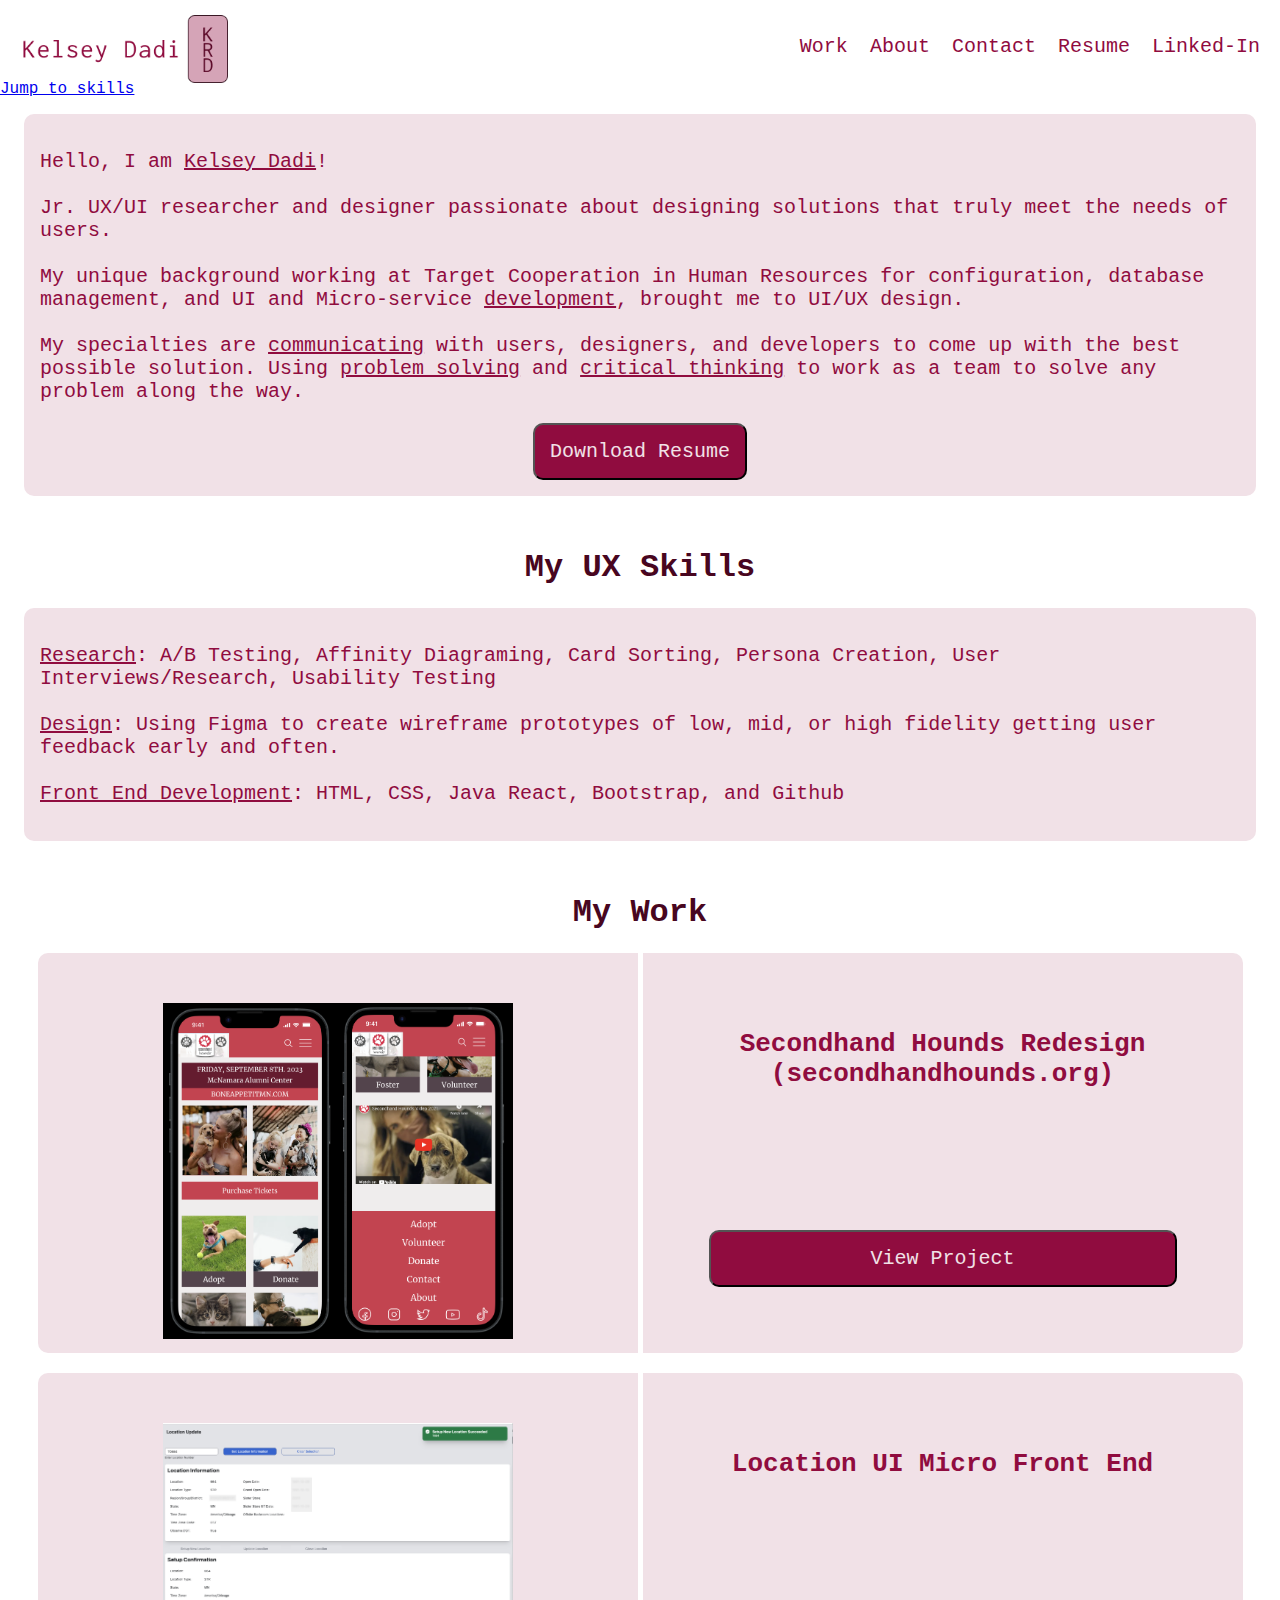
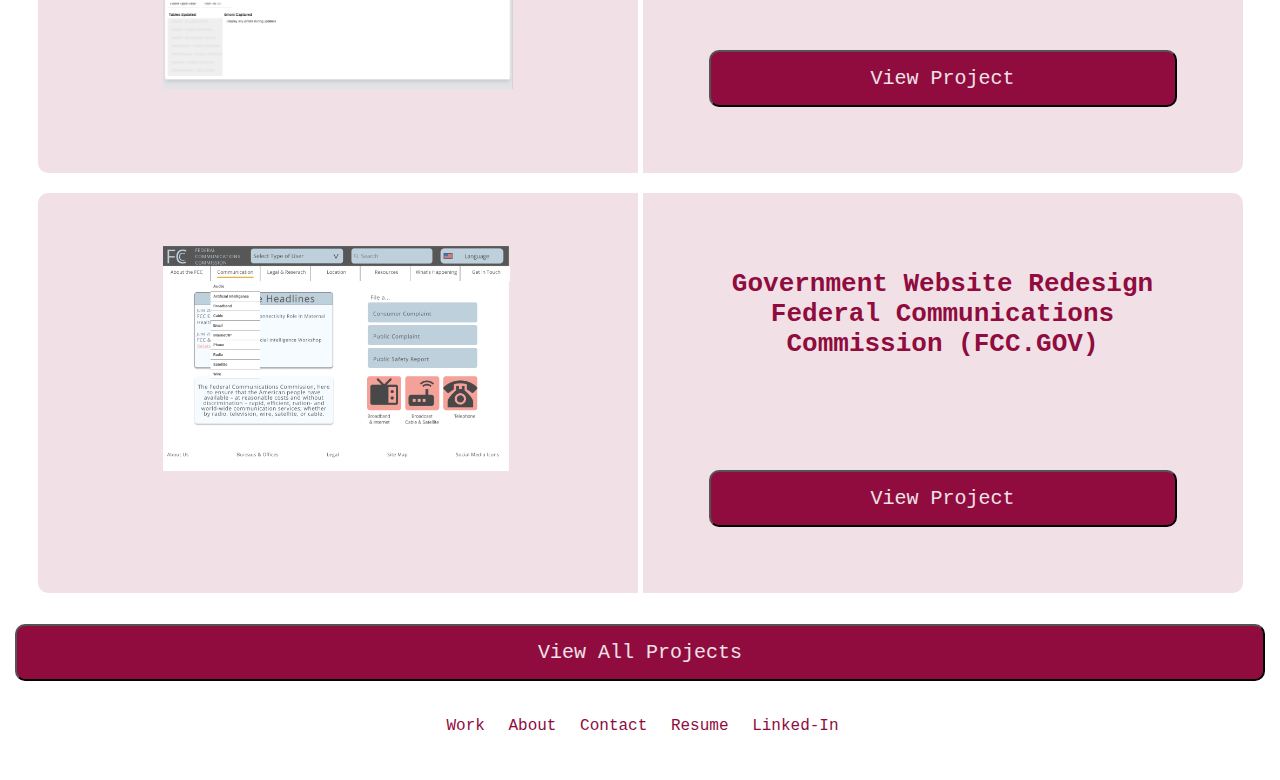
==== index.html @ 5a28c13b "Hover Animation" ====
<!DOCTYPE html>
<html>
  <head>
    <title>Kelsey Dadi Portfolio</title>
    <link href="css/index.css" type="text/css" rel="stylesheet">
  </head>
  <body>


    <header>
      <img class="logo" src="images/Logo Light.png">
      <div class="menu">
      <ul>
        <li class="tab workTab">Work</li>
        <li class="tab aboutTab">About</li>
        <li class="tab contactTab">Contact</li>
        <li class="tab resumeTab">Resume</li>
        <li class="tab linkedTab">Linked-In</li>
      </ul>
      </div>
      <img class="icons" src="images/ham.png">
    </header>

    <a href="#info">Jump to skills</a>


    <section class="content" id="info">
      <div class="infoCard">
        <p>
          Hello, I am <u>Kelsey Dadi</u>!
          <br><br>
          Jr. UX/UI researcher and designer passionate about designing solutions that truly meet the needs of users.
          <br><br>
          My unique background working at Target Cooperation in Human Resources for configuration, database management,
          and UI and Micro-service <u>development</u>, brought me to UI/UX design.
          <br><br>
          My specialties are <u>communicating</u> with users, designers, and developers to come up with the best
          possible solution. Using <u>problem solving</u> and <u>critical thinking</u> to work as a team to solve any
          problem along the way.</p>
        <div class="resumeButton">
          <button>Download Resume</button>
        </div>
      </div>

      </section>

    <section class="content" >
      <h1 class="sectionHeader" id="skills">My UX Skills</h1>
      <div class="infoCard">
        <p>
          <u>Research</u>: A/B Testing, Affinity Diagraming, Card Sorting, Persona Creation, User Interviews/Research, Usability Testing
          <br><br>
          <u>Design</u>: Using Figma to create wireframe prototypes of low, mid, or high fidelity getting user feedback early and often.
          <br><br>
          <u>Front End Development</u>: HTML, CSS, Java React, Bootstrap, and Github
        </p>
      </div>
    </section>





    <section class="myWork" id="work">
      <h1 class="sectionHeader">My Work</h1>
      <div class="workGrid">
        <div class="SHHImg">
          <div class="flip-card">
            <div class="flip-card-inner">
              <div class="flip-card-front">
                <img class="image" src="images/SHHMobile.png">
              </div>
              <div class="flip-card-back">
                <p>Existing UI is complex and does not translate well to Mobile. Site looks outdated when compared to other pet adoption agencies in the area</p>
                <p>Worked as a team to make desktop and mobile friendly consist clean design.</p>
              </div>
            </div>
          </div>
        </div>
        <div class="projectText" id="SHHText">
          <h3>Secondhand Hounds Redesign (secondhandhounds.org)</h3>
          <button class="projectButton">View Project</button>
        </div>




        <div class="locImg">
          <div class="flip-card">
            <div class="flip-card-inner">
              <div class="flip-card-front">
                <img class="image" src="images/LocationSingle.png">
              </div>
              <div class="flip-card-back">
                <p>Manual process to setup/modify/close a store involves multiple updates across multiple databases. Errors can occur that if not corrected can cause incorrect pay for team members.</p>
                <p>Created a UI that pulls data from a location API to ensure data accuracy. Spent time Understanding what data is needed for users for displaying and the underlying updates. </p>
              </div>
            </div>
          </div>
        </div>
        <div class="projectText" id="locText">
          <h3>Location UI Micro Front End</h3>
          <button class="projectButton">View Project</button>
        </div>





        <div class="FCCImg">
          <div class="flip-card">
            <div class="flip-card-inner">
              <div class="flip-card-front">
                <img class="image" src="images/FCCcom.png">
              </div>
              <div class="flip-card-back">
                <p>Government website contains a lot of data, and can be difficult for users to find specific items.</p>
                <p>Used Card sorting to update navigation. Used Figma to create an updated design that is consistent and easier to navigate on the large site. </p>
              </div>
            </div>
          </div>
        </div>
        <div class="projectText" id="FCCText">
          <h3>Government Website Redesign Federal Communications Commission (FCC.GOV) </h3>
          <button class="projectButton">View Project</button>
        </div>
      </div>
    </section>

    <div class="allProjectsButton">
      <button>View All Projects</button>
    </div>






    <footer>
      <ul>
        <li>Work</li>
        <li>About</li>
        <li>Contact</li>
        <li>Resume</li>
        <li>Linked-In</li>
      </ul>
    </footer>

  </body>
  <script src="https://ajax.googleapis.com/ajax/libs/jquery/3.4.1/jquery.min.js"></script>
  <script src="js/index.js"></script>
</html>
---- css/index.css ----
body {
  margin: 0;
  background-color: white;
  font-family: 'Monaco', monospace;
}

h3 {
    font-size: 26px;
}

header {
  padding: 15px;
  display: flex;
  padding: 15px;
  justify-content: space-between;
  font-size: 20px;
  height: 50px;

}
.menu {
  display: flex;
  justify-content: flex-end;
  width: 50%;
}

header ul {
  color: #900C3F;
}

header li {
  display: inline-block;
  padding: 0px 5px;
}

.logo{
    height: 68px;
    justify-content: flex-start;
}

.icons {
    display: none;
    border-radius: 10px;
}

.content {
    padding: 16px;
}

.infoCard {
  max-width: 1200px;
  margin: 0 auto;
  padding: 16px;
  background-color: #F1E1E7;
  color: #900C3F;
  border-radius: 10px;
  display: flex;
  flex-direction: column;
  font-size: 20px;
  text-align: left;
}


button {
  padding: 15px;
  background-color: #900C3F;
  color: #F1E1E7;
  font-size: 20px;
  border-radius: 10px;
  font-family: 'Monaco', monospace;
}

.resumeButton {
  display: flex;
  justify-content: center;
}

.projectsButton {


}

.allProjectsButton {
    display: flex;
    justify-content: center;
    padding: 15px;
}


.allProjectsButton button {
    width:100%;
}


.sectionHeader {
    color: #480620;
    text-align: center;
}

/*specifics for each cards*/
#secondhandHounds {
    grid-area: secondhandHounds;
}

#locationUI {
    grid-area: locationUI;
}

#FCC {
    grid-area: FCC;
}



/*apply to all cards*/
.projectCard {
    background-color: #F1E1E7;
    color: #900C3F;
    border-radius: 10px;
    font-size: 20px;
    padding: 16px;
    text-align: left;
    display: flex;
    flex-direction: row;
    align-items: center;
}

.image{
  max-width: 350px;
  margin: 0 auto;
  display: block;
   /* style="width:300px;height:300px;"  in case we need from example */
}

/* The flip card container - set the width and height to whatever you want.
We have added the border property to demonstrate that the flip itself goes out
of the box on hover (remove perspective if you don't want the 3D effect */
.flip-card {
  background-color: transparent;
  width: 100%;
  height: 100%;
  /* border: 1px solid #f1f1f1; */
  perspective: 1000px; /* Remove this if you don't want the 3D effect */
}

/* This container is needed to position the front and back side */
.flip-card-inner {
  position: relative;
  width: 100%;
  height: 100%;
  text-align: center;
  transition: transform 0.8s;
  transform-style: preserve-3d;
}

/* Do an horizontal flip when you move the mouse over the flip box container */
.flip-card:hover .flip-card-inner {
  transform: rotateY(180deg);
}

/* Position the front and back side */
.flip-card-front, .flip-card-back {
  position: absolute;
  width: 100%;
  height: 100%;
  -webkit-backface-visibility: hidden; /* Safari */
  backface-visibility: hidden;
}

/* Style the front side (fallback if image is missing) */
.flip-card-front {
  background-color: #F1E1E7;
  color: #900C3F;
}

/* Style the back side */
.flip-card-back {
  background-color: #900C3F;
  color: #F1E1E7;
  transform: rotateY(180deg);
  border-radius: 10px;
  text-align: left;
  display: flex;
  flex-direction: column;
  justify-content: space-around;
}


.flip-card-back p{
    margin: 16px;
}


.projectButton {
    flex-direction: center;
    margin: 16px;
}

.projectText{
    display: flex;
    color: #900C3F;

    text-align: center;
    flex-direction: column;
    justify-content: space-between;
}


/* My Work Section */
.myWork {
  padding-top: 0;
  max-width: 1200px;
  margin: 0 auto;
  padding: 16px;

}
.workGrid {
  display: grid;
  /*grid-row-gap: 18px;*/
  justify-content: center;
  align-content: center;
  gap: 20px 5px;
  grid-template-columns: 50% 50%;
  grid-template-rows: 400px 400px 400px;
  grid-template-areas:
  "SHHImg SHHText"
  "locImg locText"
  "FCCImg FCCText"
  ;
}
.workGrid img {
  width: 75%;
  margin: 0 auto;
  display: block;
}
.SHHImg {
  grid-area: SHHImg;

}
.locImg {
  grid-area: locImg;
}
.FCCImg {
  grid-area: FCCImg;
}
.SHHImg, .locImg, .FCCImg{
  padding: 50px;
  background-color: #F1E1E7;
    border-top-left-radius: 10px;
    border-bottom-left-radius: 10px;

}
#SHHText, #locText, #FCCText {
  padding: 50px;
  background-color: #F1E1E7;
  border-top-right-radius: 10px;
  border-bottom-right-radius: 10px;


}



#SHHText {
  grid-area: SHHText;

}
#locText {
  grid-area: locText;
}
#FCCText {
  grid-area: FCCText;
}



/*nav bar animations */
.active {
  text-decoration: underline;
}


.tab {
  cursor: pointer;
}

. workTab {

}

.aboutTab{
}

.contactTab{

}

.resumeTab{
}

.linkedTab {

}






footer {
  background-color: white;
  padding: 5px;
  color: #900C3F;
  display: flex;
  align-items: center;
  justify-content: center;
}
footer ul {
  list-style: none;
  padding-left: 5px;
}
footer li {
  display: inline-block;
  padding: 0px 7px;
}



/* Media Queries */
@media only screen and (min-width: 1440px) {
    .workGrid {

    display: grid;

    /*grid-row-gap: 18px;*/
    max-width: 1200px;


    grid-template-columns: 1fr 1fr;
    grid-template-rows: 400px 400px 400px;
    grid-template-areas:
    "SHHImg SHHText"
    "locImg locText"
    "FCCImg FCCText"
   }

}

@media only screen and (max-width: 1090px) {
   .menu{
        display: none;
   }
   .icons {
    display: flex;
   }
}

@media only screen and (max-width: 900px) {
    .workGrid {
        background-color: white;
        display: grid;
/*margin around grid */
margin: 16px;
        gap: 0px;
        grid-template-rows: 400px 300px 400px 300px 400px 350px;
        grid-template-columns: 1fr;
        grid-template-areas:
            "SHHImg"
            "SHHText"
            "locImg"
            "locText"
            "FCCImg"
            "FCCText";
   }

    .workGrid img {
        width: 100%;
        margin: 0 auto;
        display: block;
    }

   .SHHImg, .locImg, .FCCImg{
     padding: 50px;
     background-color: #F1E1E7;
       border-top-left-radius: 10px;
       border-top-right-radius: 10px;
       border-bottom-left-radius: 0px;
       border-bottom-right-radius: 0px;

   }
   #SHHText, #locText, #FCCText {
     padding: 50px;
     background-color: #F1E1E7;
     border-top-left-radius: 0px;
     border-top-right-radius: 0px;
     border-bottom-left-radius: 10px;
     border-bottom-right-radius: 10px;

   }


}
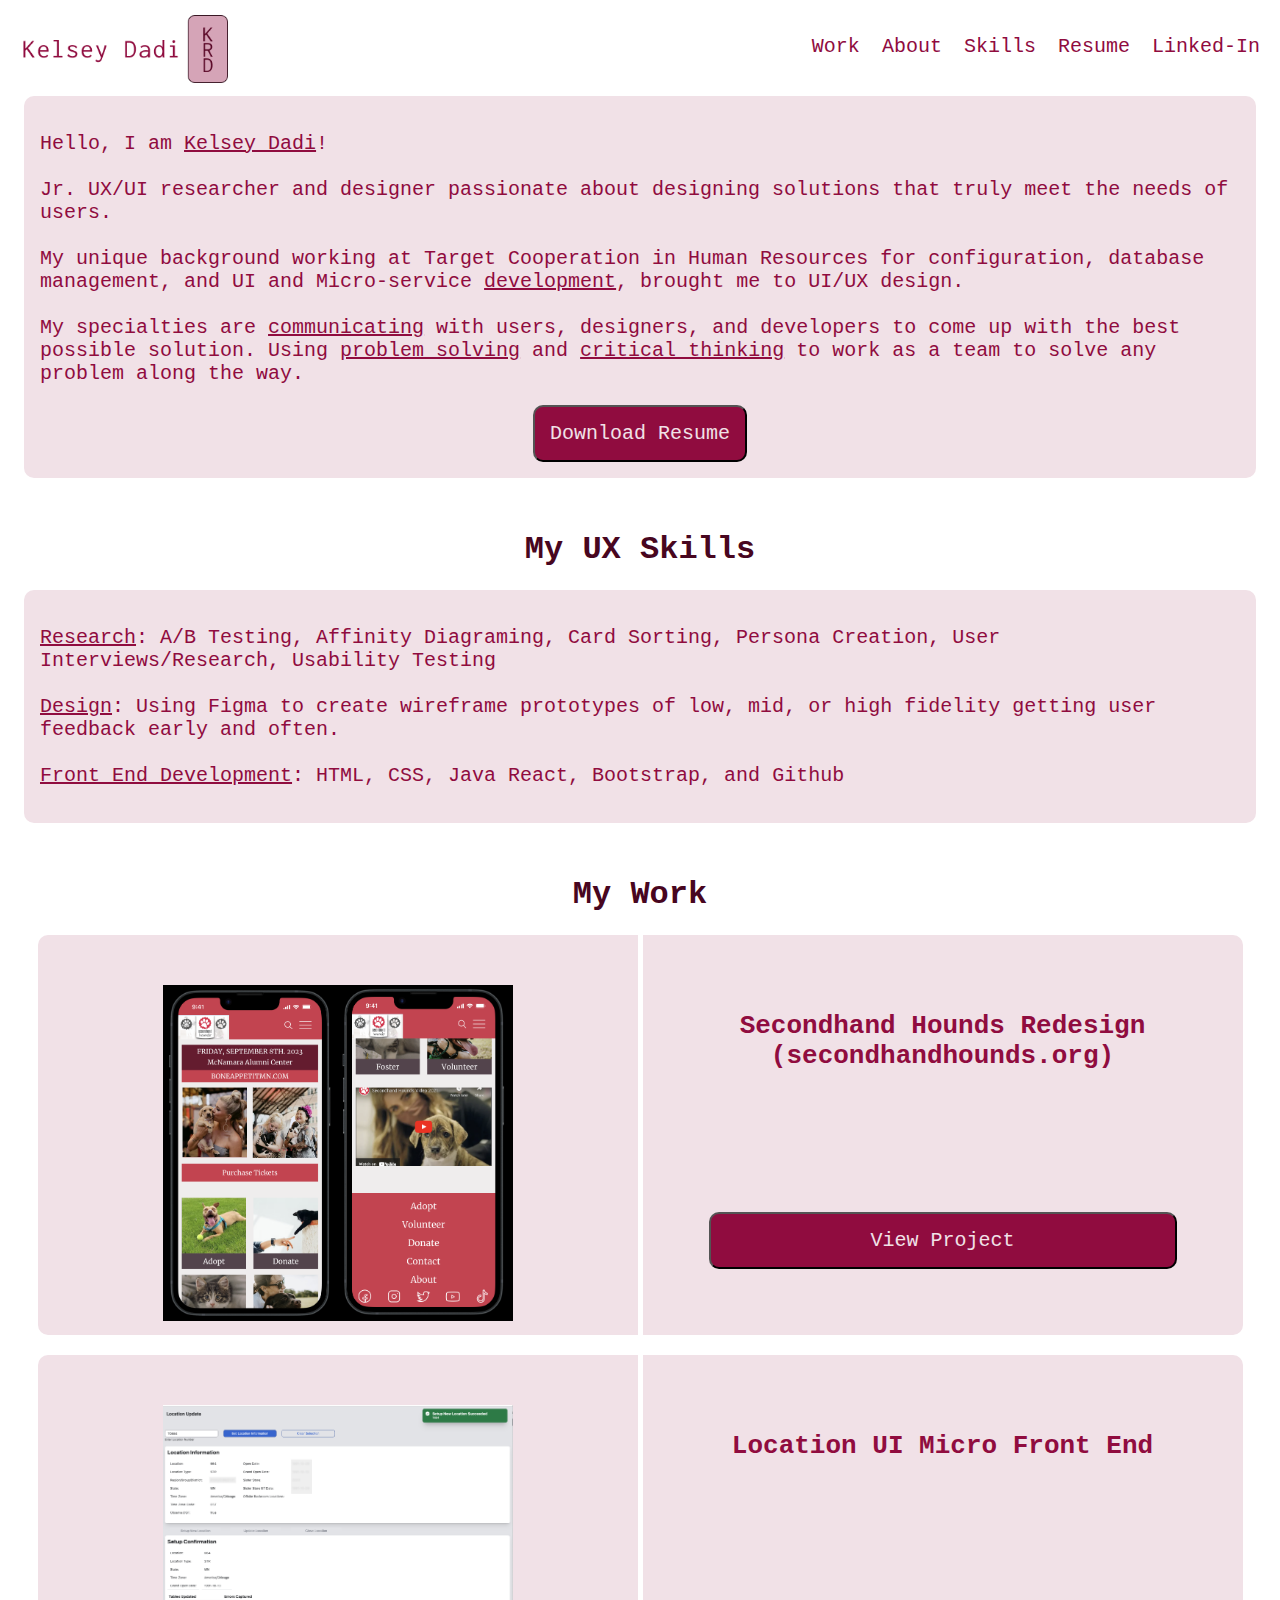
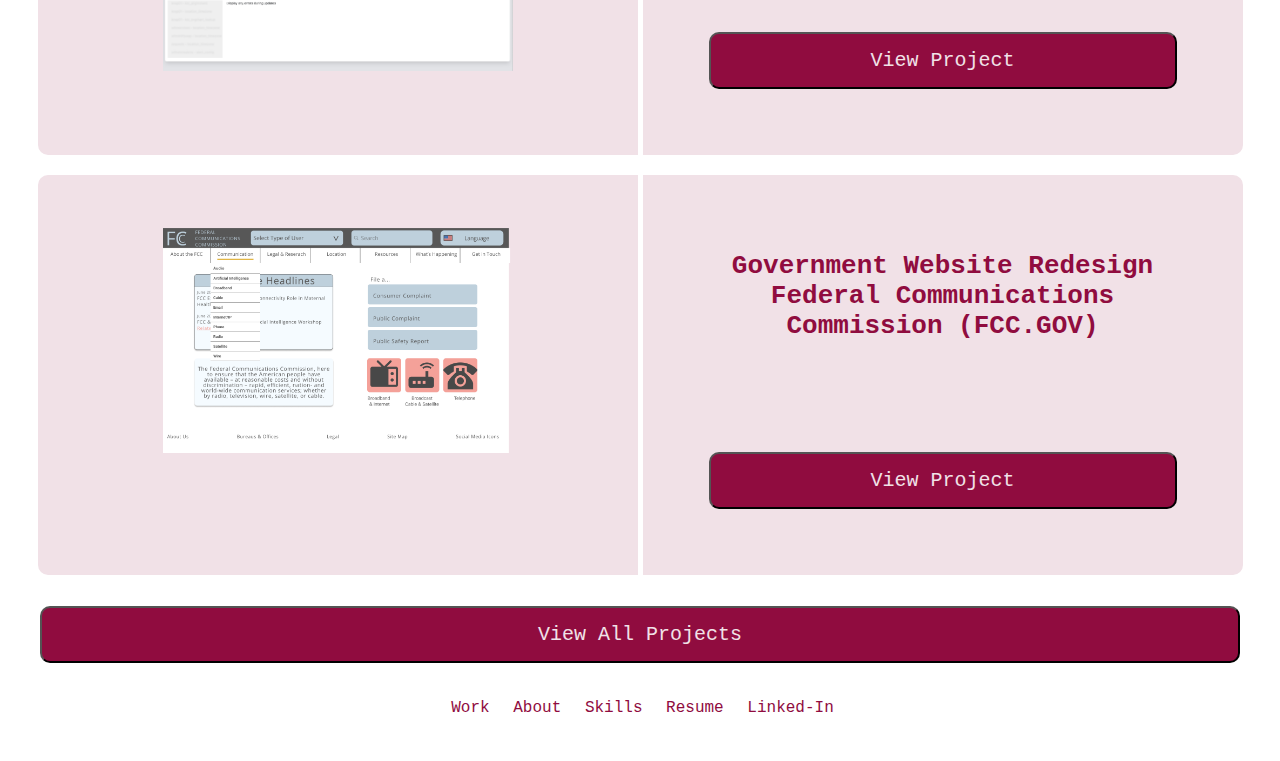
==== commit 3fcf5681: "Menu Navigation Large Screen" ====
--- a/index.html
+++ b/index.html
@@ -11,17 +11,15 @@
       <img class="logo" src="images/Logo Light.png">
       <div class="menu">
       <ul>
-        <li class="tab workTab">Work</li>
-        <li class="tab aboutTab">About</li>
-        <li class="tab contactTab">Contact</li>
+        <a href="#work"><li class="tab workTab">Work</li></a>
+        <a href="#info"><li class="tab aboutTab">About</li></a>
+        <a href="#skills"><li class="tab contactTab">Skills</li></a>
         <li class="tab resumeTab">Resume</li>
         <li class="tab linkedTab">Linked-In</li>
       </ul>
       </div>
       <img class="icons" src="images/ham.png">
     </header>
-
-    <a href="#info">Jump to skills</a>
 
 
     <section class="content" id="info">
@@ -138,9 +136,9 @@
 
     <footer>
       <ul>
-        <li>Work</li>
-        <li>About</li>
-        <li>Contact</li>
+        <a href="#work"><li class="tab workTab">Work</li></a>
+        <a href="#info"><li class="tab aboutTab">About</li></a>
+        <a href="#skills"><li class="tab contactTab">Skills</li></a>
         <li>Resume</li>
         <li>Linked-In</li>
       </ul>
--- a/css/index.css
+++ b/css/index.css
@@ -25,6 +25,10 @@
 
 header ul {
   color: #900C3F;
+}
+
+a {
+    color: #900C3F;
 }
 
 header li {
@@ -83,6 +87,8 @@
     display: flex;
     justify-content: center;
     padding: 15px;
+    max-width: 1200px;
+      margin: 0 auto;
 }
 
 
@@ -352,14 +358,15 @@
    .icons {
     display: flex;
    }
+
+   /* add logic for the drop down menu toggle*/
 }
 
 @media only screen and (max-width: 900px) {
     .workGrid {
         background-color: white;
         display: grid;
-/*margin around grid */
-margin: 16px;
+        margin: 16px;
         gap: 0px;
         grid-template-rows: 400px 300px 400px 300px 400px 350px;
         grid-template-columns: 1fr;
@@ -381,10 +388,10 @@
    .SHHImg, .locImg, .FCCImg{
      padding: 50px;
      background-color: #F1E1E7;
-       border-top-left-radius: 10px;
-       border-top-right-radius: 10px;
-       border-bottom-left-radius: 0px;
-       border-bottom-right-radius: 0px;
+     border-top-left-radius: 10px;
+     border-top-right-radius: 10px;
+     border-bottom-left-radius: 0px;
+     border-bottom-right-radius: 0px;
 
    }
    #SHHText, #locText, #FCCText {
@@ -397,6 +404,9 @@
 
    }
 
-
-}
-
+   .allProjectsButton {
+        margin: 16px;
+   }
+
+}
+
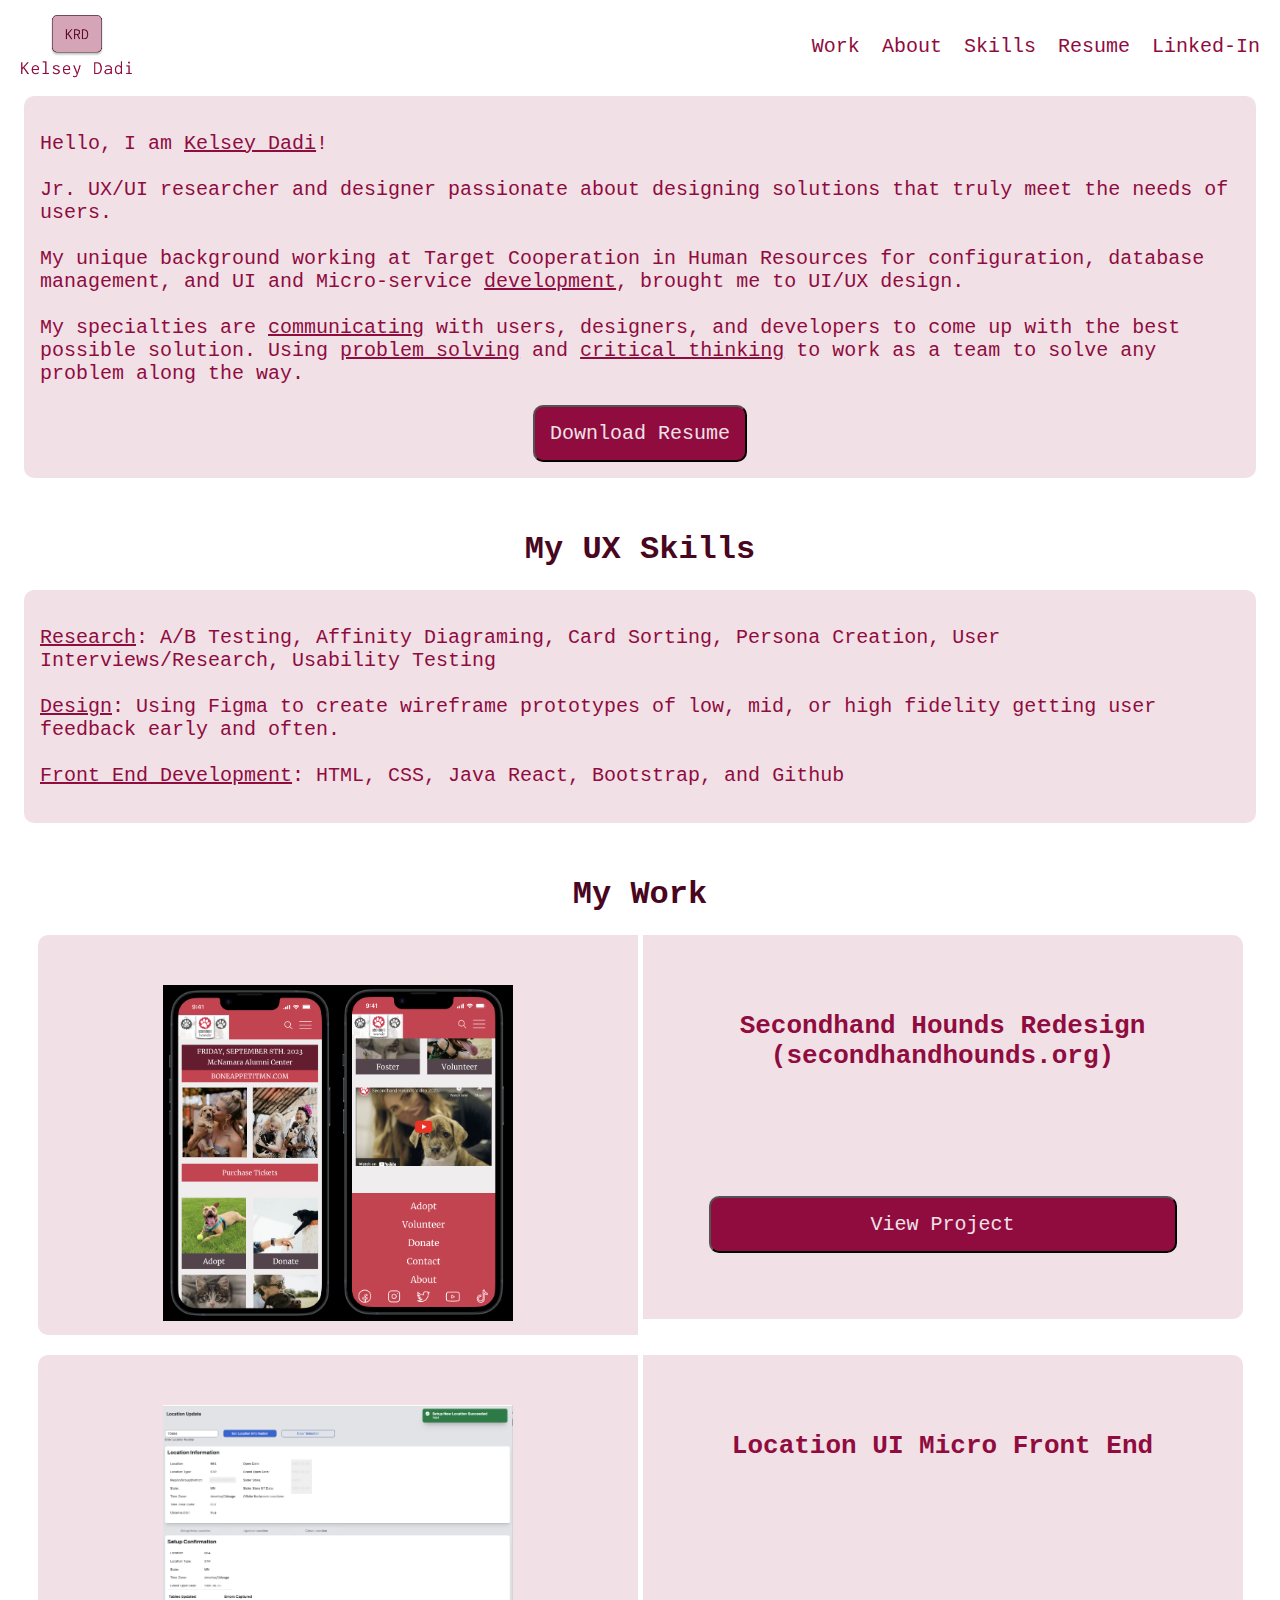
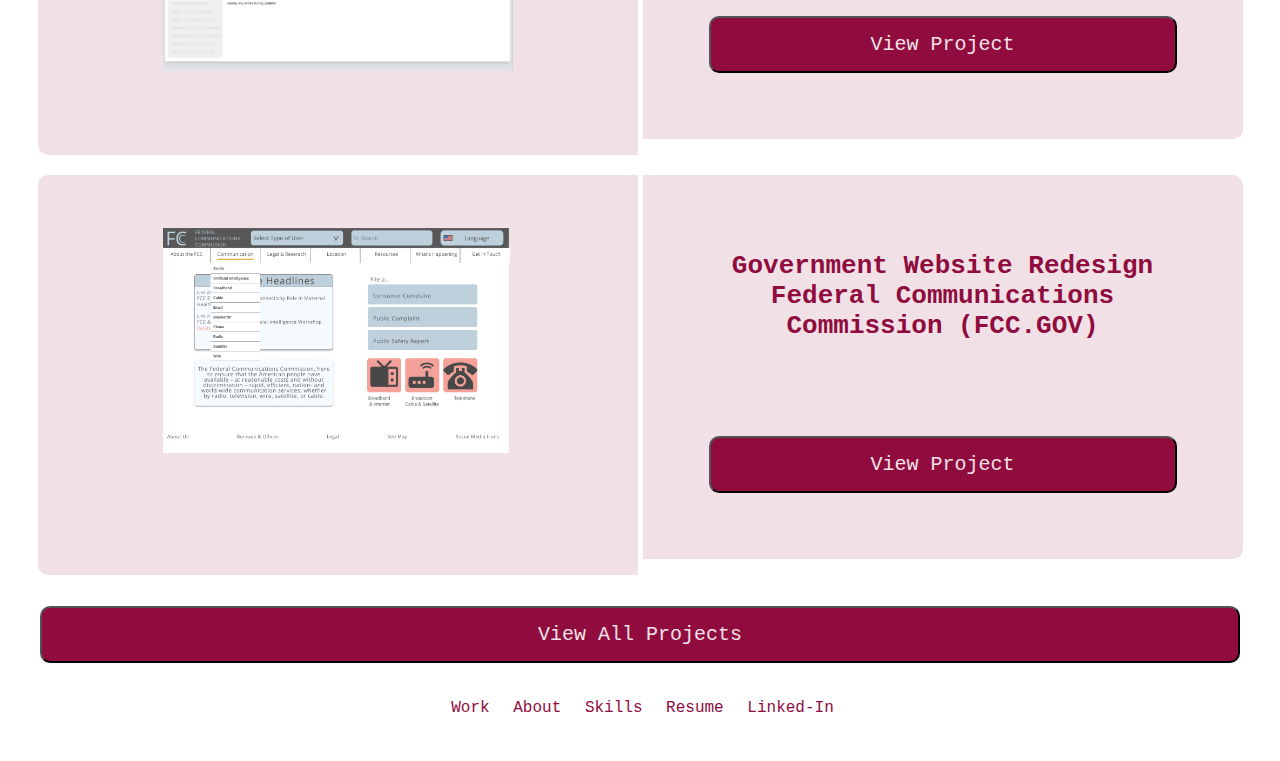
==== commit 95e8ea7a: "Logo, Mobile spacing" ====
--- a/index.html
+++ b/index.html
@@ -8,7 +8,7 @@
 
 
     <header>
-      <img class="logo" src="images/Logo Light.png">
+      <img class="logo" src="images/New Logo.png">
       <div class="menu">
       <ul>
         <a href="#work"><li class="tab workTab">Work</li></a>
@@ -18,9 +18,22 @@
         <li class="tab linkedTab">Linked-In</li>
       </ul>
       </div>
-      <img class="icons" src="images/ham.png">
+
+
+  <img id="toggle" class="icons" src="images/ham.png">
+
+
     </header>
 
+    <div id="dropDown">
+      <ul>
+        <a href="#work"><li class="tab workTab" onclick="hideDropDown()">Work</li></a>
+        <a href="#info"><li class="tab aboutTab" onclick="hideDropDown()">About</li></a>
+        <a href="#skills"><li class="tab contactTab" onclick="hideDropDown()">Skills</li></a>
+        <li class="tab resumeTab">Resume</li>
+        <li class="tab linkedTab">Linked-In</li>
+      </ul>
+    </div>
 
     <section class="content" id="info">
       <div class="infoCard">
--- a/css/index.css
+++ b/css/index.css
@@ -23,12 +23,12 @@
   width: 50%;
 }
 
-header ul {
+ul {
   color: #900C3F;
 }
 
 a {
-    color: #900C3F;
+   color: #900C3F;
 }
 
 header li {
@@ -44,10 +44,51 @@
 .icons {
     display: none;
     border-radius: 10px;
-}
+    position:absolute;
+    right:16px;
+    top:16px;
+}
+
+#dropDown {
+  display: none;
+  width: 100%;
+  font-size: 20px;
+}
+
+#dropDown ul {
+  width: 100%;
+  margin:0;
+  padding: 0;
+  list-style-type:none;
+  position: absolute;
+  z-index: 9;
+  background-color: #FFFFFF;
+  font-size: 20px;
+}
+
+#dropDown li {
+  margin:0;
+  padding: 15px;
+  display: flex;
+  justify-content: center;
+
+}
+
+#dropDown a {
+   color: #900C3F;
+   text-decoration: none;
+}
+
+#toggle {
+  cursor: pointer;
+}
+
+
+
 
 .content {
     padding: 16px;
+    position: relative;
 }
 
 .infoCard {
@@ -260,6 +301,7 @@
   background-color: #F1E1E7;
   border-top-right-radius: 10px;
   border-bottom-right-radius: 10px;
+  margin-bottom: 16px;
 
 
 }
@@ -284,6 +326,13 @@
   text-decoration: underline;
 }
 
+.activeDropDown {
+    display: block;
+}
+
+.disabledDropDown {
+    display: none;
+}
 
 .tab {
   cursor: pointer;
@@ -334,13 +383,9 @@
 /* Media Queries */
 @media only screen and (min-width: 1440px) {
     .workGrid {
-
     display: grid;
-
     /*grid-row-gap: 18px;*/
     max-width: 1200px;
-
-
     grid-template-columns: 1fr 1fr;
     grid-template-rows: 400px 400px 400px;
     grid-template-areas:
@@ -348,6 +393,9 @@
     "locImg locText"
     "FCCImg FCCText"
    }
+   #dropDown {
+     display: none;
+   }
 
 }
 
@@ -355,11 +403,20 @@
    .menu{
         display: none;
    }
+
    .icons {
+        display: flex;
+   }
+
+    header {
+
+    }
+
+   /* add logic for the drop down menu toggle*/
+    #dropDown {
     display: flex;
-   }
-
-   /* add logic for the drop down menu toggle*/
+
+    }
 }
 
 @media only screen and (max-width: 900px) {
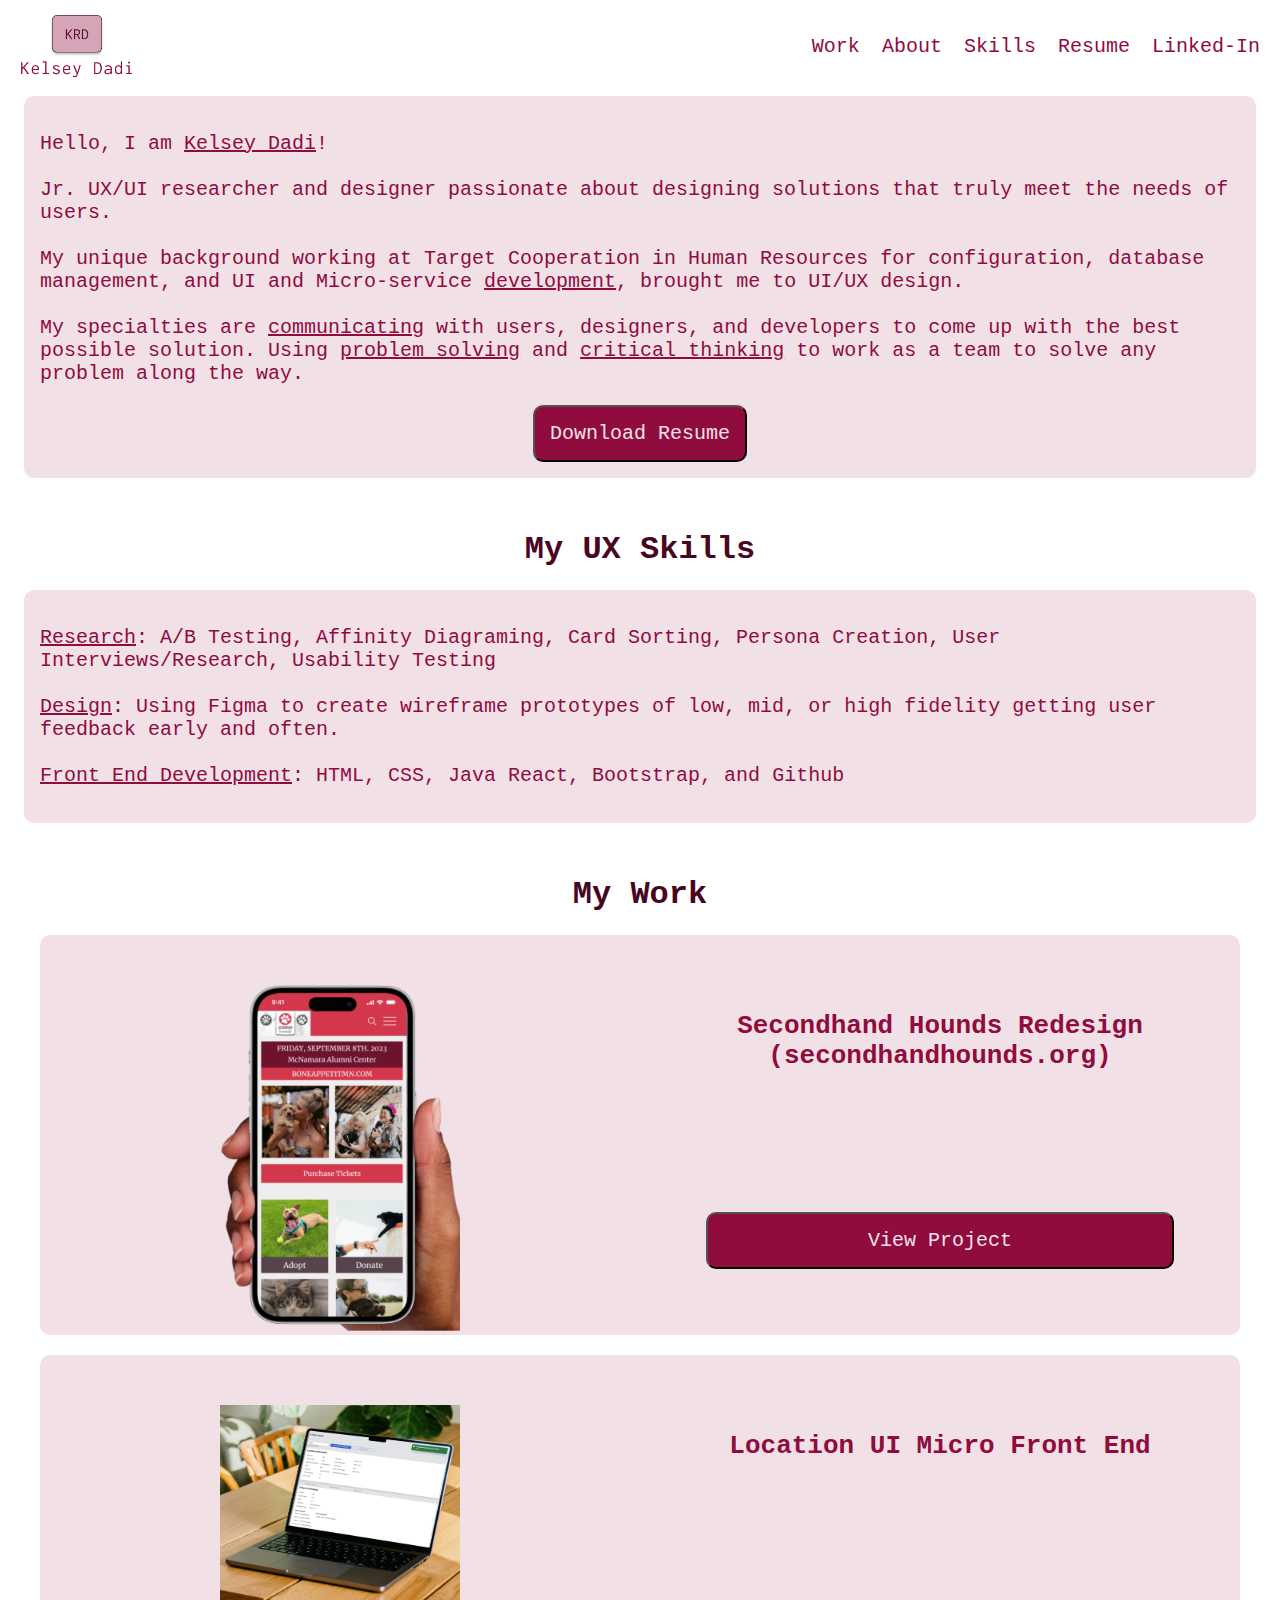
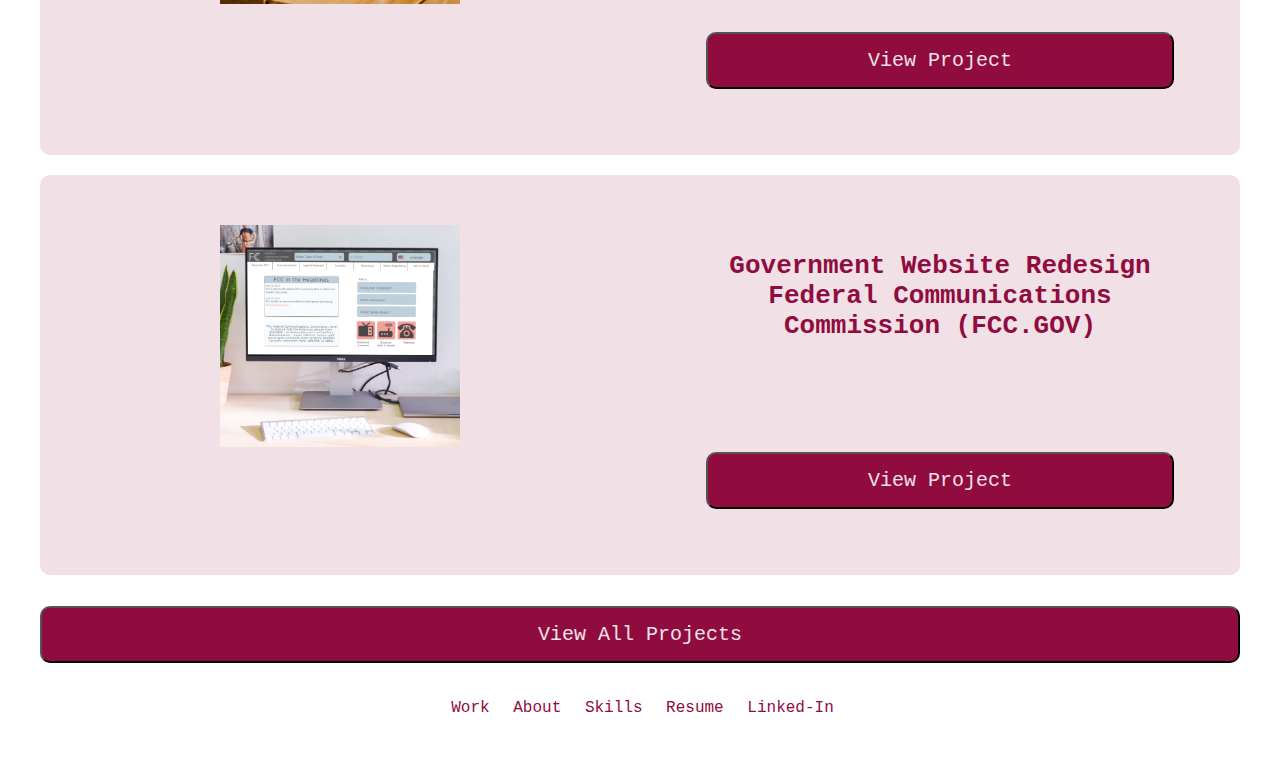
==== commit e6f2a81a: "Final Update including Pictures" ====
--- a/index.html
+++ b/index.html
@@ -79,7 +79,7 @@
           <div class="flip-card">
             <div class="flip-card-inner">
               <div class="flip-card-front">
-                <img class="image" src="images/SHHMobile.png">
+                <img class="image" src="images/shhHand.png">
               </div>
               <div class="flip-card-back">
                 <p>Existing UI is complex and does not translate well to Mobile. Site looks outdated when compared to other pet adoption agencies in the area</p>
@@ -100,7 +100,7 @@
           <div class="flip-card">
             <div class="flip-card-inner">
               <div class="flip-card-front">
-                <img class="image" src="images/LocationSingle.png">
+                <img class="image" src="images/locDesk.png">
               </div>
               <div class="flip-card-back">
                 <p>Manual process to setup/modify/close a store involves multiple updates across multiple databases. Errors can occur that if not corrected can cause incorrect pay for team members.</p>
@@ -122,7 +122,7 @@
           <div class="flip-card">
             <div class="flip-card-inner">
               <div class="flip-card-front">
-                <img class="image" src="images/FCCcom.png">
+                <img class="image" src="images/fccDesk.png">
               </div>
               <div class="flip-card-back">
                 <p>Government website contains a lot of data, and can be difficult for users to find specific items.</p>
--- a/css/index.css
+++ b/css/index.css
@@ -129,7 +129,7 @@
     justify-content: center;
     padding: 15px;
     max-width: 1200px;
-      margin: 0 auto;
+    margin: 0 auto;
 }
 
 
@@ -172,9 +172,9 @@
 }
 
 .image{
-  max-width: 350px;
+  max-width: 240px;
   margin: 0 auto;
-  display: block;
+  padding: 0px;
    /* style="width:300px;height:300px;"  in case we need from example */
 }
 
@@ -265,7 +265,7 @@
   /*grid-row-gap: 18px;*/
   justify-content: center;
   align-content: center;
-  gap: 20px 5px;
+  gap: 20px 0px;
   grid-template-columns: 50% 50%;
   grid-template-rows: 400px 400px 400px;
   grid-template-areas:
@@ -292,21 +292,18 @@
 .SHHImg, .locImg, .FCCImg{
   padding: 50px;
   background-color: #F1E1E7;
-    border-top-left-radius: 10px;
-    border-bottom-left-radius: 10px;
-
-}
+  border-top-left-radius: 10px;
+  border-bottom-left-radius: 10px;
+}
+
+
 #SHHText, #locText, #FCCText {
   padding: 50px;
   background-color: #F1E1E7;
   border-top-right-radius: 10px;
   border-bottom-right-radius: 10px;
-  margin-bottom: 16px;
-
-
-}
-
-
+
+}
 
 #SHHText {
   grid-area: SHHText;
@@ -393,9 +390,7 @@
     "locImg locText"
     "FCCImg FCCText"
    }
-   #dropDown {
-     display: none;
-   }
+
 
 }
 
@@ -407,16 +402,6 @@
    .icons {
         display: flex;
    }
-
-    header {
-
-    }
-
-   /* add logic for the drop down menu toggle*/
-    #dropDown {
-    display: flex;
-
-    }
 }
 
 @media only screen and (max-width: 900px) {
@@ -425,7 +410,7 @@
         display: grid;
         margin: 16px;
         gap: 0px;
-        grid-template-rows: 400px 300px 400px 300px 400px 350px;
+        grid-template-rows: 400px 320px 400px 290px 400px 360px;
         grid-template-columns: 1fr;
         grid-template-areas:
             "SHHImg"
@@ -458,6 +443,7 @@
      border-top-right-radius: 0px;
      border-bottom-left-radius: 10px;
      border-bottom-right-radius: 10px;
+     margin-bottom: 16px;
 
    }
 
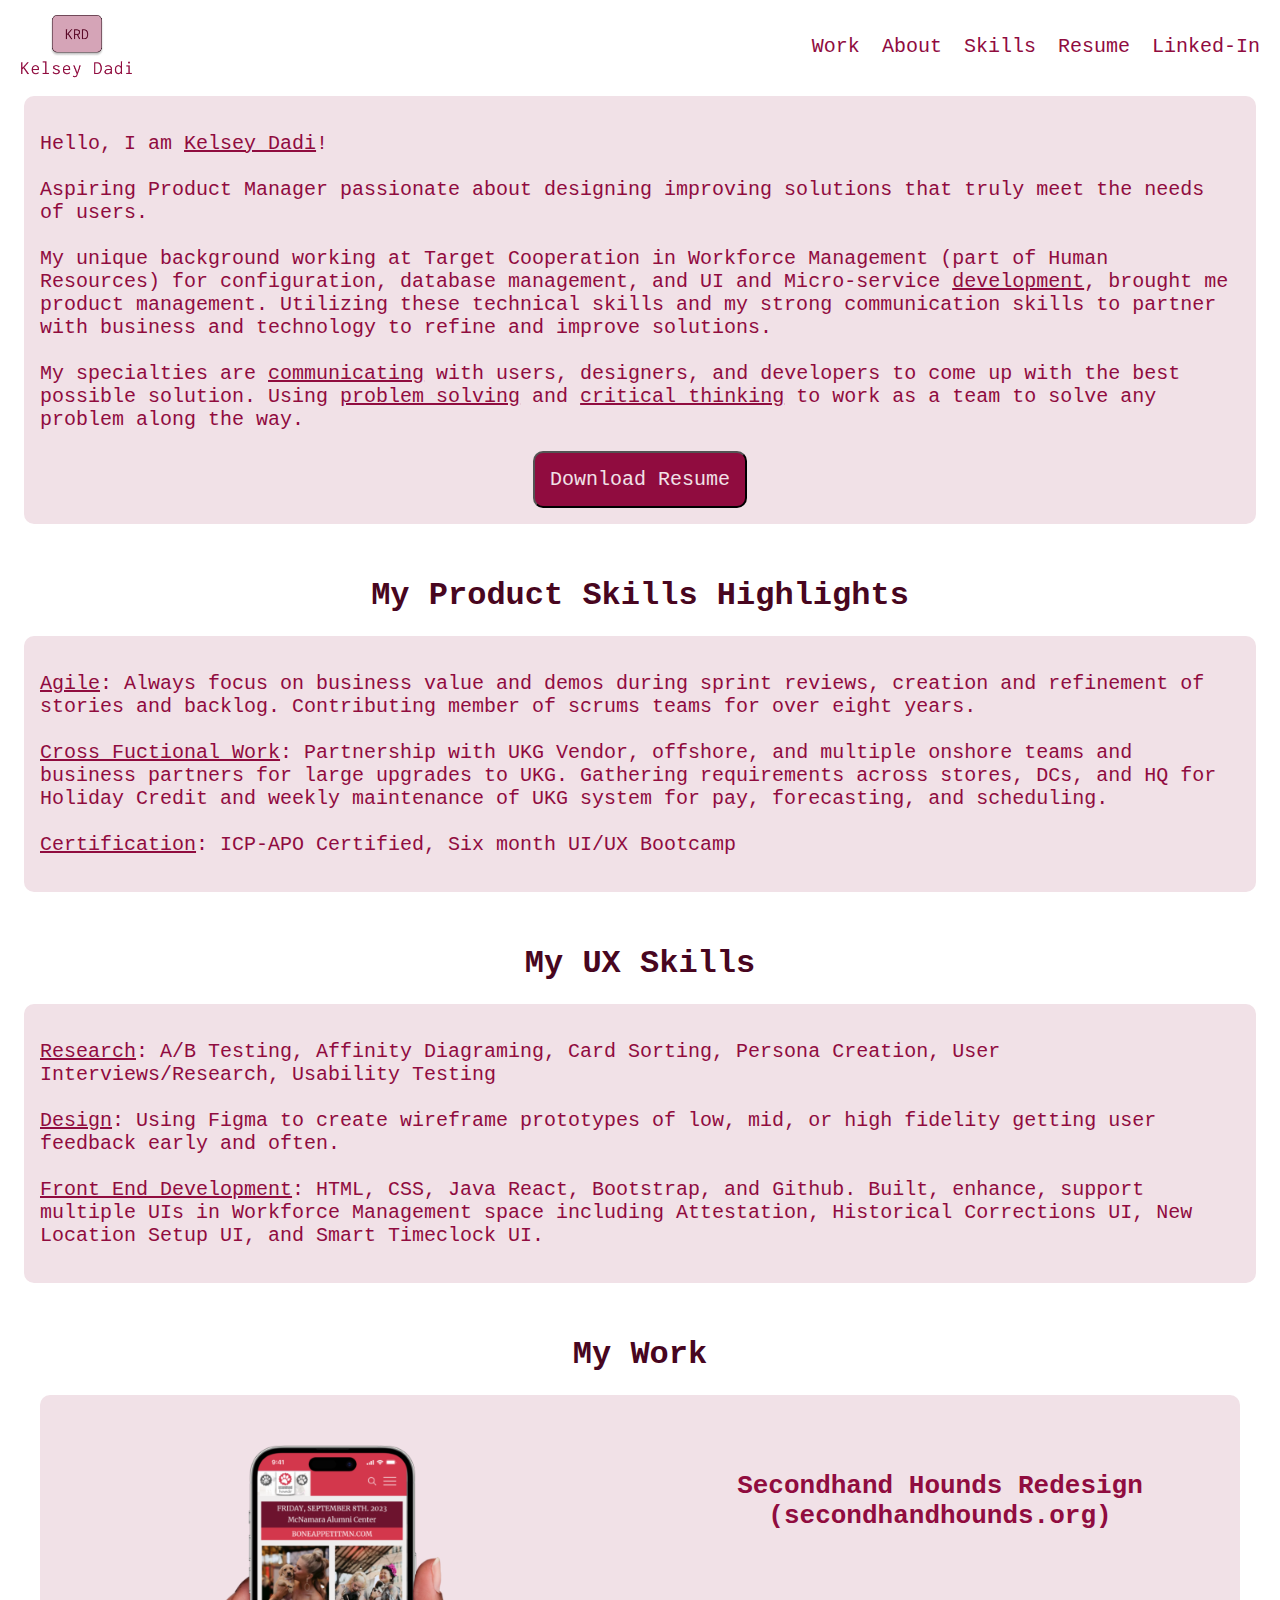
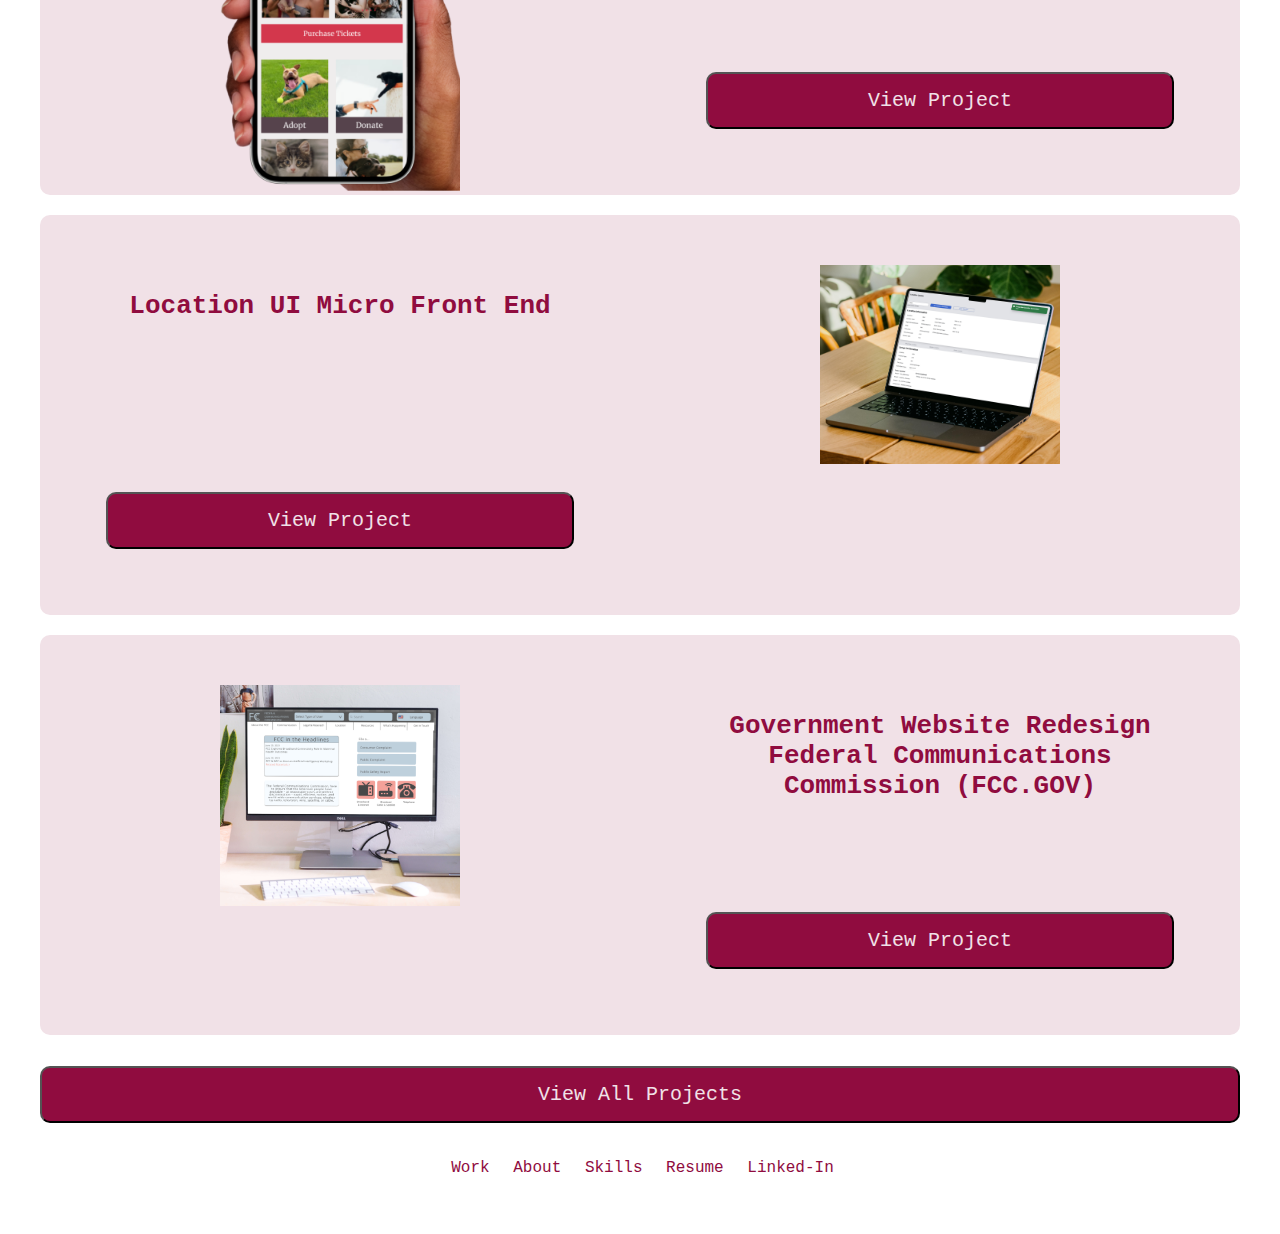
==== commit 2a65b79a: "link updates" ====
--- a/index.html
+++ b/index.html
@@ -3,7 +3,17 @@
   <head>
     <title>Kelsey Dadi Portfolio</title>
     <link href="css/index.css" type="text/css" rel="stylesheet">
+      <!-- Google tag (gtag.js) -->
+      <script async src="https://www.googletagmanager.com/gtag/js?id=G-0TRXF67Z22"></script>
+      <script>
+      window.dataLayer = window.dataLayer || [];
+      function gtag(){dataLayer.push(arguments);}
+      gtag('js', new Date());
+
+      gtag('config', 'G-0TRXF67Z22');
+      </script>
   </head>
+
   <body>
 
 
@@ -15,12 +25,12 @@
         <a href="#info"><li class="tab aboutTab">About</li></a>
         <a href="#skills"><li class="tab contactTab">Skills</li></a>
         <li class="tab resumeTab">Resume</li>
-        <li class="tab linkedTab">Linked-In</li>
+        <li class="tab linkedTab" onclick="window.open('https://www.linkedin.com/in/kelsey-dadi-74109375/');">Linked-In</li>
       </ul>
       </div>
 
 
-  <img id="toggle" class="icons" src="images/ham.png">
+  <img id="toggle" class="icons" src="images/hamPortfolio.png">
 
 
     </header>
@@ -30,8 +40,8 @@
         <a href="#work"><li class="tab workTab" onclick="hideDropDown()">Work</li></a>
         <a href="#info"><li class="tab aboutTab" onclick="hideDropDown()">About</li></a>
         <a href="#skills"><li class="tab contactTab" onclick="hideDropDown()">Skills</li></a>
-        <li class="tab resumeTab">Resume</li>
-        <li class="tab linkedTab">Linked-In</li>
+        <li class="tab resumeTab" >Resume</li>
+        <li class="tab linkedTab" onclick="window.open('https://www.linkedin.com/in/kelsey-dadi-74109375/');">Linked-In</li>
       </ul>
     </div>
 
@@ -40,10 +50,12 @@
         <p>
           Hello, I am <u>Kelsey Dadi</u>!
           <br><br>
-          Jr. UX/UI researcher and designer passionate about designing solutions that truly meet the needs of users.
+          Aspiring Product Manager passionate about designing improving solutions that truly meet the needs of users.
           <br><br>
-          My unique background working at Target Cooperation in Human Resources for configuration, database management,
-          and UI and Micro-service <u>development</u>, brought me to UI/UX design.
+          My unique background working at Target Cooperation in Workforce Management (part of Human Resources) for configuration, database management,
+          and UI and Micro-service <u>development</u>, brought me product management. Utilizing these technical skills
+          and my strong communication skills to partner with business and technology to refine and improve solutions.
+
           <br><br>
           My specialties are <u>communicating</u> with users, designers, and developers to come up with the best
           possible solution. Using <u>problem solving</u> and <u>critical thinking</u> to work as a team to solve any
@@ -56,6 +68,21 @@
       </section>
 
     <section class="content" >
+      <h1 class="sectionHeader" id="skills">My Product Skills Highlights</h1>
+      <div class="infoCard">
+        <p>
+          <u>Agile</u>:
+          Always focus on business value and demos during sprint reviews, creation and refinement of stories and backlog. Contributing member of scrums teams for over eight years.
+          <br><br>
+          <u>Cross Fuctional Work</u>: Partnership with UKG Vendor, offshore, and multiple onshore teams and business partners for large upgrades to UKG.
+          Gathering requirements across stores, DCs, and HQ for Holiday Credit and weekly maintenance of UKG system for pay, forecasting, and scheduling.
+          <br><br>
+          <u>Certification</u>: ICP-APO Certified, Six month UI/UX Bootcamp
+        </p>
+      </div>
+    </section>
+
+    <section class="content" >
       <h1 class="sectionHeader" id="skills">My UX Skills</h1>
       <div class="infoCard">
         <p>
@@ -63,7 +90,8 @@
           <br><br>
           <u>Design</u>: Using Figma to create wireframe prototypes of low, mid, or high fidelity getting user feedback early and often.
           <br><br>
-          <u>Front End Development</u>: HTML, CSS, Java React, Bootstrap, and Github
+          <u>Front End Development</u>: HTML, CSS, Java React, Bootstrap, and Github. Built, enhance, support multiple UIs in Workforce
+          Management space including Attestation, Historical Corrections UI, New Location Setup UI, and Smart Timeclock UI.
         </p>
       </div>
     </section>
@@ -90,7 +118,7 @@
         </div>
         <div class="projectText" id="SHHText">
           <h3>Secondhand Hounds Redesign (secondhandhounds.org)</h3>
-          <button class="projectButton">View Project</button>
+          <button class="projectButton" onclick="window.open('https://kelsey-dadi.github.io/Week-20-Homework/');">View Project</button>
         </div>
 
 
@@ -153,7 +181,7 @@
         <a href="#info"><li class="tab aboutTab">About</li></a>
         <a href="#skills"><li class="tab contactTab">Skills</li></a>
         <li>Resume</li>
-        <li>Linked-In</li>
+        <li onclick="window.open('https://www.linkedin.com/in/kelsey-dadi-74109375/');">Linked-In</li>
       </ul>
     </footer>
 
--- a/css/index.css
+++ b/css/index.css
@@ -270,7 +270,7 @@
   grid-template-rows: 400px 400px 400px;
   grid-template-areas:
   "SHHImg SHHText"
-  "locImg locText"
+  "locText locImg"
   "FCCImg FCCText"
   ;
 }
@@ -289,17 +289,19 @@
 .FCCImg {
   grid-area: FCCImg;
 }
-.SHHImg, .locImg, .FCCImg{
+.SHHImg,  .FCCImg, #locText{
   padding: 50px;
   background-color: #F1E1E7;
+
   border-top-left-radius: 10px;
   border-bottom-left-radius: 10px;
 }
 
 
-#SHHText, #locText, #FCCText {
+#SHHText, .locImg, #FCCText {
   padding: 50px;
   background-color: #F1E1E7;
+
   border-top-right-radius: 10px;
   border-bottom-right-radius: 10px;
 
@@ -387,7 +389,7 @@
     grid-template-rows: 400px 400px 400px;
     grid-template-areas:
     "SHHImg SHHText"
-    "locImg locText"
+    "locText locImg"
     "FCCImg FCCText"
    }
 
